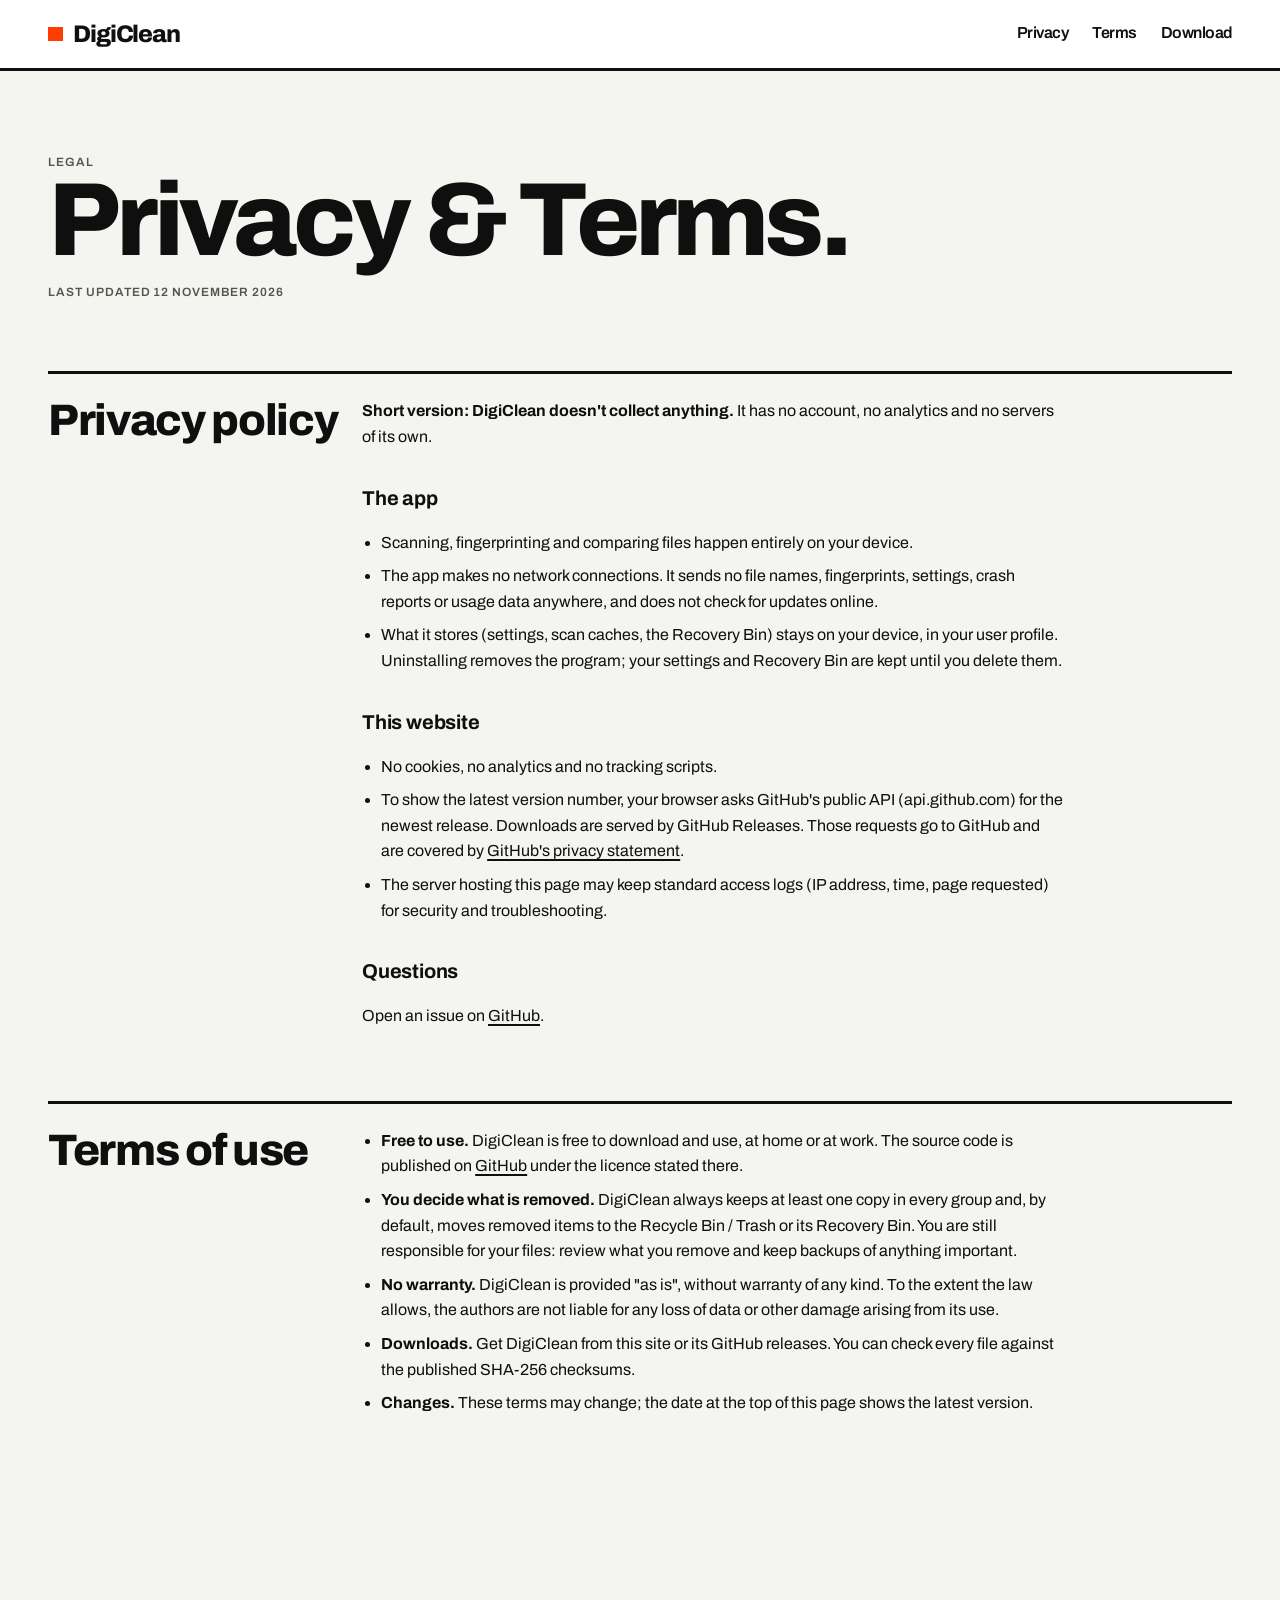
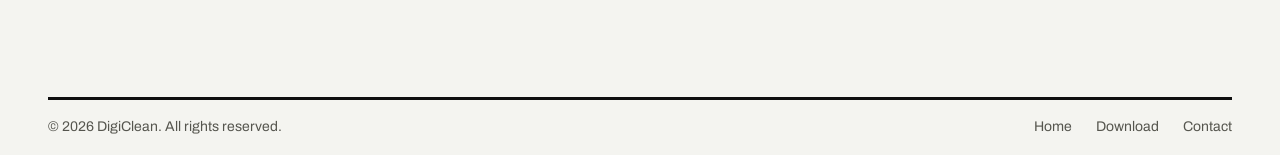
==== website/legal.html @ 70b6adb6 "Typography-Driven redesign: app and website" ====
<!doctype html>
<html lang="en">
<head>
  <meta charset="utf-8">
  <meta name="viewport" content="width=device-width, initial-scale=1, viewport-fit=cover">
  <title>Privacy &amp; Terms — DigiClean</title>
  <meta name="description" content="DigiClean's privacy policy and terms of use. The app runs entirely on your device and makes no network connections.">
  <meta name="theme-color" content="#f4f4f0" media="(prefers-color-scheme: light)">
  <meta name="theme-color" content="#0f0f0f" media="(prefers-color-scheme: dark)">
  <meta name="robots" content="index, follow">
  <link rel="icon" type="image/png" href="assets/favicon.png">
  <link rel="preload" href="assets/fonts/archivo-latin.woff2" as="font" type="font/woff2" crossorigin>
  <link rel="stylesheet" href="assets/site.css">
</head>
<body>
  <script>window.DIGICLEAN_REPO = "__GITHUB_REPOSITORY__";</script>
  <a class="skip" href="#main">Skip to content</a>

  <header class="site-header">
    <div class="wrap nav">
      <a class="logo" href="index.html"><span class="logo-mark" aria-hidden="true"></span>DigiClean</a>
      <nav class="nav-links" aria-label="Main">
        <a href="#privacy">Privacy</a>
        <a href="#terms">Terms</a>
        <a href="index.html#download">Download</a>
      </nav>
    </div>
  </header>

  <main id="main" class="wrap legal">
    <span class="label">Legal</span>
    <h1>Privacy &amp; Terms.</h1>
    <p class="label updated">Last updated 12 November 2026</p>

    <section id="privacy" aria-labelledby="privacy-title">
      <h2 id="privacy-title">Privacy policy</h2>
      <div class="prose">
        <p><strong>Short version: DigiClean doesn't collect anything.</strong> It has no account, no analytics and no servers of its own.</p>

        <h3>The app</h3>
        <ul>
          <li>Scanning, fingerprinting and comparing files happen entirely on your device.</li>
          <li>The app makes no network connections. It sends no file names, fingerprints, settings, crash reports or usage data anywhere, and does not check for updates online.</li>
          <li>What it stores (settings, scan caches, the Recovery Bin) stays on your device, in your user profile. Uninstalling removes the program; your settings and Recovery Bin are kept until you delete them.</li>
        </ul>

        <h3>This website</h3>
        <ul>
          <li>No cookies, no analytics and no tracking scripts.</li>
          <li>To show the latest version number, your browser asks GitHub's public API (api.github.com) for the newest release. Downloads are served by GitHub Releases. Those requests go to GitHub and are covered by <a href="https://docs.github.com/site-policy/privacy-policies/github-general-privacy-statement">GitHub's privacy statement</a>.</li>
          <li>The server hosting this page may keep standard access logs (IP address, time, page requested) for security and troubleshooting.</li>
        </ul>

        <h3>Questions</h3>
        <p>Open an issue on <a data-gh="/issues/new">GitHub</a>.</p>
      </div>
    </section>

    <section id="terms" aria-labelledby="terms-title">
      <h2 id="terms-title">Terms of use</h2>
      <div class="prose">
        <ul>
          <li><strong>Free to use.</strong> DigiClean is free to download and use, at home or at work. The source code is published on <a data-gh="">GitHub</a> under the licence stated there.</li>
          <li><strong>You decide what is removed.</strong> DigiClean always keeps at least one copy in every group and, by default, moves removed items to the Recycle Bin / Trash or its Recovery Bin. You are still responsible for your files: review what you remove and keep backups of anything important.</li>
          <li><strong>No warranty.</strong> DigiClean is provided "as is", without warranty of any kind. To the extent the law allows, the authors are not liable for any loss of data or other damage arising from its use.</li>
          <li><strong>Downloads.</strong> Get DigiClean from this site or its GitHub releases. You can check every file against the published SHA-256 checksums.</li>
          <li><strong>Changes.</strong> These terms may change; the date at the top of this page shows the latest version.</li>
        </ul>
      </div>
    </section>
  </main>

  <footer class="site-footer">
    <div class="wrap">
      <div class="footer-bottom">
        <span>© <span data-year>2026</span> DigiClean. All rights reserved.</span>
        <nav aria-label="Footer">
          <a href="index.html">Home</a>
          <a href="index.html#download">Download</a>
          <a data-gh="/issues/new">Contact</a>
        </nav>
      </div>
    </div>
  </footer>

  <script src="assets/site.js"></script>
</body>
</html>
---- website/assets/site.css ----
/* DigiClean website — "Typography-Driven" design system.
   Oversized, tightly tracked display type is the visual; the only ornaments
   are a 3px rule and one accent colour. No imagery beyond the product
   screenshot, no gradients, no shadows, square corners (pill buttons). */

@font-face {
  /* Free stand-in for Söhne / Neue Haas Grotesk, self-hosted (CSP: font-src 'self').
     Variable weight and width: the width axis drives the kinetic type. */
  font-family: "Archivo";
  src: url("fonts/archivo-latin.woff2") format("woff2");
  font-weight: 100 900;
  font-stretch: 62% 125%;
  font-display: swap;
}

:root {
  /* color */
  --color-bg: #f4f4f0;
  --color-surface: #ffffff;
  --color-surface-strong: #eaeae4;
  --color-border: #0f0f0f;
  --color-text: #0f0f0f;
  --color-text-muted: #55554e;
  --color-primary: #0f0f0f;
  --color-on-primary: #f4f4f0;
  --color-accent: #ff3d00;
  --color-on-accent: #0f0f0f;
  /* radius */
  --radius-sm: 0px;
  --radius-md: 0px;
  --radius-lg: 0px;
  --radius-pill: 999px;
  /* shadow */
  --shadow-sm: none;
  --shadow-md: none;
  --shadow-lg: none;
  /* font */
  --font-sans: "Neue Haas Grotesk", "Archivo", "Helvetica Neue", Arial, sans-serif;
  --font-display: "Söhne", "Neue Haas Grotesk Display", "Archivo", "Helvetica Neue", sans-serif;
  --font-mono: ui-monospace, "Cascadia Mono", Consolas, monospace;
  /* text — exaggerated jumps: type IS the design */
  --text-xs: 0.75rem;
  --text-sm: 0.875rem;
  --text-base: 1rem;
  --text-lg: 1.25rem;
  --text-xl: 1.75rem;
  --text-2xl: 2.75rem;
  --text-3xl: 4.25rem;
  --text-4xl: 6.5rem;
  --text-5xl: 9rem;
  /* space */
  --space-1: 4px;
  --space-2: 8px;
  --space-3: 12px;
  --space-4: 16px;
  --space-6: 24px;
  --space-8: 32px;
  --space-12: 48px;
  --space-16: 64px;
  --space-24: 96px;
  /* ease */
  --ease-standard: cubic-bezier(0.2, 0, 0, 1);
  /* the entire ornament budget */
  --tight-tracking: -0.03em;
  --rule: 3px solid var(--color-border);
  --gutter: clamp(16px, 4vw, 48px);
  --measure: 1280px;
  color-scheme: light;
}

/* Dark: same system inverted — the rule and the accent survive unchanged. */
@media (prefers-color-scheme: dark) {
  :root:not([data-theme="light"]) {
    --color-bg: #0f0f0f;
    --color-surface: #181816;
    --color-surface-strong: #24241f;
    --color-border: #f4f4f0;
    --color-text: #f4f4f0;
    --color-text-muted: #aaaaa0;
    --color-primary: #f4f4f0;
    --color-on-primary: #0f0f0f;
    color-scheme: dark;
  }
}
:root[data-theme="dark"] {
  --color-bg: #0f0f0f;
  --color-surface: #181816;
  --color-surface-strong: #24241f;
  --color-border: #f4f4f0;
  --color-text: #f4f4f0;
  --color-text-muted: #aaaaa0;
  --color-primary: #f4f4f0;
  --color-on-primary: #0f0f0f;
  color-scheme: dark;
}

/* ---------------------------------------------------------------- base */
*, *::before, *::after { box-sizing: border-box; }
html { scroll-behavior: smooth; scroll-padding-top: 88px; -webkit-text-size-adjust: 100%; }
body {
  margin: 0;
  color: var(--color-text);
  background: var(--color-bg);
  font: 400 var(--text-base)/1.6 var(--font-sans);
  -webkit-font-smoothing: antialiased;
  text-rendering: optimizeLegibility;
  overflow-x: clip;
}
img { max-width: 100%; height: auto; display: block; }
svg.i { width: 1.25em; height: 1.25em; flex: none; }
h1, h2, h3 { font-family: var(--font-display); letter-spacing: var(--tight-tracking); margin: 0; text-wrap: balance; }
p { margin: 0; }
a { color: inherit; text-decoration-thickness: 2px; text-underline-offset: 0.2em; }
a, button, summary, .btn { cursor: pointer; transition: all .18s var(--ease-standard); }
a:hover { text-decoration-color: var(--color-accent); }
:focus-visible { outline: 3px solid var(--color-accent); outline-offset: 3px; }
code { font-family: var(--font-mono); font-size: 0.9em; background: var(--color-surface-strong); padding: 0.1em 0.35em; }
.wrap { width: 100%; max-width: calc(var(--measure) + 2 * var(--gutter)); margin-inline: auto; padding-inline: var(--gutter); }
.sr-only { position: absolute; width: 1px; height: 1px; overflow: hidden; clip: rect(0 0 0 0); white-space: nowrap; }
.skip { position: absolute; left: var(--space-4); top: -100px; z-index: 50; background: var(--color-accent); color: var(--color-on-accent); padding: var(--space-2) var(--space-4); font-weight: 700; }
.skip:focus { top: var(--space-4); }

/* label-caps */
.label {
  font: 600 var(--text-xs)/1.2 var(--font-sans);
  letter-spacing: 0.08em; text-transform: uppercase; color: var(--color-text-muted);
}

/* ---------------------------------------------------------------- buttons */
.btn {
  display: inline-flex; align-items: center; justify-content: center; gap: var(--space-3);
  font: 700 var(--text-lg)/1 var(--font-display); letter-spacing: var(--tight-tracking);
  color: var(--color-on-primary); background: var(--color-primary);
  padding: var(--space-4) var(--space-6); border-radius: var(--radius-pill);
  border: 3px solid var(--color-primary); text-decoration: none; white-space: nowrap;
}
.btn:hover { opacity: .82; }
.btn:active { opacity: .65; transform: translateY(1px); }
.btn[disabled] { opacity: .35; cursor: not-allowed; }
.btn--primary { background: var(--color-accent); border-color: var(--color-accent); color: var(--color-on-accent); }
.btn--ghost { background: transparent; color: var(--color-text); border-color: var(--color-border); }
.btn--ghost:hover { opacity: 1; background: var(--color-text); color: var(--color-bg); }
.btn--small { font-size: var(--text-base); padding: var(--space-3) var(--space-4); }
.btn--block { width: 100%; }
.btn .sub { display: block; font: 500 var(--text-xs)/1.2 var(--font-sans); letter-spacing: 0.02em; opacity: .75; margin-top: 4px; }

.badge {
  display: inline-flex; align-items: center; gap: .4em; font: 700 var(--text-xs)/1 var(--font-display);
  letter-spacing: .08em; text-transform: uppercase; padding: .45em 1em; border-radius: 0;
  background: var(--color-text); color: var(--color-bg);
}
.badge--accent { background: var(--color-accent); color: var(--color-on-accent); }

/* ---------------------------------------------------------------- header */
.site-header {
  position: sticky; top: env(safe-area-inset-top, 0px); z-index: 20;
  background: var(--color-surface); border-bottom: var(--rule);
}
.nav { display: flex; align-items: center; gap: var(--space-6); min-height: 68px; font-family: var(--font-display); letter-spacing: var(--tight-tracking); }
.logo { display: inline-flex; align-items: center; gap: 10px; font: 800 1.5rem/1 var(--font-display); letter-spacing: -0.045em; text-decoration: none; }
.logo-mark { width: 0.62em; height: 0.62em; background: var(--color-accent); }
.nav-links { display: flex; gap: var(--space-6); margin-left: auto; }
.nav-links a { font-weight: 600; font-size: var(--text-base); text-decoration: none; padding: var(--space-1) 0; border-bottom: 3px solid transparent; }
.nav-links a:hover { border-bottom-color: var(--color-accent); }
.menu-btn { display: none; margin-left: auto; background: none; border: 3px solid var(--color-border); color: var(--color-text); width: 44px; height: 44px; padding: 0; place-items: center; }
.menu-btn svg { width: 22px; height: 22px; }
.menu-btn:hover { background: var(--color-text); color: var(--color-bg); }
.mobile-menu { border-top: var(--rule); padding-block: var(--space-4) var(--space-6); }
.mobile-menu a { display: block; font: 700 var(--text-xl)/1.3 var(--font-display); letter-spacing: var(--tight-tracking); text-decoration: none; padding: var(--space-2) 0; }
.mobile-menu .btn { margin-top: var(--space-4); }
@media (max-width: 820px) {
  .nav-links, .nav > .btn { display: none; }
  .menu-btn { display: grid; }
}
@media (min-width: 821px) { .mobile-menu { display: none !important; } }

/* ---------------------------------------------------------------- hero */
.hero { padding-block: clamp(40px, 7vw, 96px) clamp(48px, 7vw, 96px); }
.hero-eyebrow { display: flex; flex-wrap: wrap; gap: var(--space-2) var(--space-4); align-items: center; margin-bottom: clamp(20px, 3vw, 36px); }
.hero h1 {
  font-size: clamp(3.75rem, 12.2vw, var(--text-5xl));
  font-weight: 800; line-height: 0.92; letter-spacing: -0.045em;
  font-stretch: 100%;
}
.hero h1 .line { display: block; }
.hero h1 .one { text-decoration: underline; text-decoration-color: var(--color-accent); text-decoration-thickness: 0.09em; text-underline-offset: 0.08em; }
.hero h1 .ghost { color: transparent; -webkit-text-stroke: 0.025em var(--color-text); }
@supports not (-webkit-text-stroke: 1px black) { .hero h1 .ghost { color: var(--color-text-muted); } }
.hero-body {
  display: grid; grid-template-columns: minmax(0, 5fr) minmax(0, 6fr); gap: clamp(32px, 5vw, 80px);
  align-items: center; margin-top: clamp(32px, 4vw, 56px); padding-top: clamp(24px, 3vw, 40px); border-top: var(--rule);
}
.lead { font-size: clamp(1.125rem, 1.6vw, var(--text-lg)); line-height: 1.5; max-width: 34em; }
.cta { display: flex; flex-wrap: wrap; gap: var(--space-3); margin-top: var(--space-8); }
.hero-meta { margin-top: var(--space-6); color: var(--color-text-muted); font-size: var(--text-sm); }
.preview-note { display: none; margin-top: var(--space-3); font-size: var(--text-sm); color: var(--color-accent); font-weight: 600; }
.is-preview .preview-note { display: block; }
@media (max-width: 960px) { .hero-body { grid-template-columns: minmax(0, 1fr); } }
@media (max-width: 560px) {
  .hero h1 { font-stretch: 84%; letter-spacing: -0.035em; }
  .cta .btn { flex: 1 1 100%; }
}

/* Kinetic: the headline settles from wide to normal width once, on load. */
@keyframes settle { from { font-stretch: 125%; letter-spacing: -0.02em; } }
.hero h1 .line { animation: settle 1.1s var(--ease-standard) both; }
.hero h1 .line + .line { animation-delay: .12s; }

/* ---------------------------------------------------------------- the stack
   Abstract 3D visual: four copies of the same photo as typographic sheets.
   The kept one stays on top; the rest sink away and return. */
.stack { perspective: 1500px; perspective-origin: 50% 20%; display: grid; place-items: end center; padding-bottom: 24px; min-height: clamp(330px, 36vw, 470px); }
.stack-plane {
  position: relative; width: min(100%, 460px); height: 84px;
  transform-style: preserve-3d; transform: rotateX(56deg) rotateZ(-28deg);
}
.sheet {
  position: absolute; inset: 0; display: grid; grid-template-columns: 1fr auto; align-content: center; gap: 4px var(--space-4);
  padding: var(--space-2) var(--space-6); background: var(--color-surface); border: var(--rule);
  font-family: var(--font-display); letter-spacing: -0.02em; transform: translateZ(var(--z));
}
.sheet-path { grid-column: 1 / -1; font: 600 var(--text-xs)/1.2 var(--font-sans); letter-spacing: 0.06em; text-transform: uppercase; color: var(--color-text-muted); white-space: nowrap; overflow: hidden; text-overflow: ellipsis; }
.sheet-name { font-weight: 700; font-size: clamp(1.05rem, 2vw, 1.45rem); line-height: 1.1; white-space: nowrap; overflow: hidden; text-overflow: ellipsis; }
.sheet-tag { align-self: center; font: 700 var(--text-xs)/1 var(--font-display); letter-spacing: 0.08em; text-transform: uppercase; padding: .45em .8em; border: 2px solid currentColor; }
.sheet:nth-child(1) { --z: 0px; }
.sheet:nth-child(2) { --z: 78px; }
.sheet:nth-child(3) { --z: 156px; }
.sheet--keep { --z: 234px; background: var(--color-accent); border-color: var(--color-on-accent); color: var(--color-on-accent); }
.sheet--keep .sheet-path { color: inherit; opacity: .78; }
.sheet--keep .sheet-tag { background: var(--color-on-accent); color: var(--color-accent); border-color: var(--color-on-accent); }
@keyframes sink {
  0%, 30% { transform: translateZ(var(--z)); opacity: 1; }
  55%, 75% { transform: translateZ(-60px); opacity: 0; }
  100% { transform: translateZ(var(--z)); opacity: 1; }
}
.sheet:not(.sheet--keep) { animation: sink 7s var(--ease-standard) infinite; }
.sheet:nth-child(2) { animation-delay: .15s; }
.sheet:nth-child(3) { animation-delay: .3s; }
@media (max-width: 560px) {
  .stack-plane { height: 76px; transform: rotateX(56deg) rotateZ(-24deg) scale(.86); }
  .sheet { padding: var(--space-2) var(--space-4); }
}

/* ---------------------------------------------------------------- sections */
.section { padding-block: clamp(64px, 9vw, 128px); }
.section-head {
  display: grid; grid-template-columns: minmax(0, 3fr) minmax(0, 9fr); gap: var(--space-6);
  border-top: var(--rule); padding-top: var(--space-6); margin-bottom: clamp(32px, 5vw, 64px);
}
.section-head h2 { font-size: clamp(2.6rem, 7.4vw, var(--text-4xl)); font-weight: 800; line-height: 0.95; letter-spacing: -0.04em; }
.section-head p { margin-top: var(--space-4); max-width: 38em; color: var(--color-text-muted); font-size: var(--text-lg); line-height: 1.5; }
@media (max-width: 760px) { .section-head { grid-template-columns: minmax(0, 1fr); } }

/* Figure: the one image on the page. */
.figure { margin: 0; border: var(--rule); background: var(--color-surface); }
.figure img { width: 100%; aspect-ratio: 16 / 10; object-fit: cover; }
.figure figcaption { display: flex; flex-wrap: wrap; justify-content: space-between; gap: var(--space-2) var(--space-6); padding: var(--space-3) var(--space-4); border-top: var(--rule); }
.figure figcaption span:last-child { color: var(--color-text); text-transform: none; letter-spacing: 0; font-size: var(--text-sm); font-weight: 500; }

/* Cards (features + scenarios) */
.cards { display: grid; grid-template-columns: repeat(3, minmax(0, 1fr)); gap: var(--space-6); }
@media (max-width: 960px) { .cards { grid-template-columns: minmax(0, 1fr); } }
.card { background: var(--color-surface); border-top: var(--rule); padding: var(--space-6) var(--space-6) var(--space-8); display: flex; flex-direction: column; gap: var(--space-4); }
.card-top { display: flex; align-items: center; justify-content: space-between; }
.card-index { font: 800 var(--text-xl)/1 var(--font-display); letter-spacing: var(--tight-tracking); color: var(--color-accent); }
.card-icon { width: 48px; height: 48px; display: grid; place-items: center; border: var(--rule); }
.card-icon svg { width: 24px; height: 24px; }
.card h3 { font-size: var(--text-2xl); font-weight: 800; line-height: 1; }
.card p { color: var(--color-text-muted); }
.card ul { margin: 0; padding: 0; list-style: none; display: grid; gap: var(--space-2); }
.card li { display: flex; gap: var(--space-2); font-size: var(--text-sm); }
.card li svg { color: var(--color-accent); margin-top: 2px; }

/* Scenarios: pull-quote cards, set in display type. */
.scenario blockquote { margin: 0; font: 700 clamp(1.6rem, 2.6vw, 2.1rem)/1.08 var(--font-display); letter-spacing: var(--tight-tracking); }
.scenario blockquote::before { content: "“"; display: block; font-size: 3em; line-height: .6; color: var(--color-accent); margin-bottom: var(--space-2); }
.scenario .label { margin-top: auto; padding-top: var(--space-4); border-top: 1px solid var(--color-surface-strong); }

/* ---------------------------------------------------------------- pricing */
.tiers { display: grid; grid-template-columns: repeat(3, minmax(0, 1fr)); align-items: stretch; border: var(--rule); }
.tier { display: flex; flex-direction: column; gap: var(--space-4); padding: var(--space-8) var(--space-6); background: var(--color-surface); }
.tier + .tier { border-left: var(--rule); }
.tier h3 { font-size: var(--text-xl); font-weight: 800; }
.price { font: 800 var(--text-4xl)/0.85 var(--font-display); letter-spacing: -0.05em; }
.price small { font-size: var(--text-base); letter-spacing: 0; font-weight: 600; margin-left: var(--space-2); color: var(--color-text-muted); }
.tier p { color: var(--color-text-muted); }
.tier ul { margin: 0; padding: var(--space-4) 0 0; list-style: none; display: grid; gap: var(--space-3); border-top: 1px solid var(--color-surface-strong); }
.tier li { display: flex; gap: var(--space-3); }
.tier li svg { color: var(--color-accent); margin-top: 3px; }
.tier .btn { margin-top: auto; }
.tier--featured { background: var(--color-primary); color: var(--color-on-primary); transform: translateY(-16px); margin-bottom: -16px; outline: 3px solid var(--color-primary); }
.tier--featured p, .tier--featured .price small { color: inherit; opacity: .78; }
.tier--featured ul { border-top-color: color-mix(in srgb, var(--color-on-primary) 22%, transparent); }
.tier--featured .platforms { display: grid; gap: var(--space-2); margin-top: auto; }
.tiers-note { margin-top: var(--space-6); color: var(--color-text-muted); }
@media (max-width: 960px) {
  .tiers { grid-template-columns: minmax(0, 1fr); }
  .tier + .tier { border-left: 0; border-top: var(--rule); }
  .tier--featured { transform: none; margin-bottom: 0; }
}

/* ---------------------------------------------------------------- downloads */
.dl-row {
  display: grid; grid-template-columns: minmax(0, 4fr) minmax(0, 4fr) minmax(0, 4fr); gap: var(--space-6);
  align-items: center; padding: var(--space-6) var(--space-6); border-top: var(--rule);
}
.dl-row:last-of-type { border-bottom: var(--rule); }
.dl-name { display: flex; align-items: center; gap: var(--space-4); font: 800 clamp(2.4rem, 5.2vw, var(--text-3xl))/1 var(--font-display); letter-spacing: -0.045em; }
.dl-name svg { width: 0.6em; height: 0.6em; }
.dl-req { color: var(--color-text-muted); }
.dl-req strong { display: block; color: var(--color-text); font-weight: 600; }
.dl-files { display: flex; flex-direction: column; align-items: flex-start; gap: var(--space-3); }
.dl-alt { display: flex; flex-wrap: wrap; gap: var(--space-2) var(--space-4); font-size: var(--text-sm); font-weight: 600; }
.dl-row .badge { visibility: hidden; }
.dl-row.is-yours { box-shadow: inset 6px 0 0 var(--color-accent); }
.dl-row.is-yours .badge { visibility: visible; }
.dl-meta { display: flex; flex-wrap: wrap; gap: var(--space-2) var(--space-6); margin-top: var(--space-6); font-weight: 600; }
@media (max-width: 860px) { .dl-row { grid-template-columns: minmax(0, 1fr); gap: var(--space-3); } }

/* ---------------------------------------------------------------- FAQ */
.faq { display: grid; }
.faq details { border-top: var(--rule); }
.faq details:last-child { border-bottom: var(--rule); }
.faq summary {
  list-style: none; display: flex; justify-content: space-between; align-items: center; gap: var(--space-6);
  padding-block: var(--space-6); font: 700 clamp(1.25rem, 2.4vw, var(--text-xl))/1.15 var(--font-display); letter-spacing: var(--tight-tracking);
}
.faq summary::-webkit-details-marker { display: none; }
.faq summary::after { content: "+"; font-weight: 400; font-size: 1.5em; line-height: .7; color: var(--color-accent); transition: transform .2s var(--ease-standard); }
.faq details[open] summary::after { transform: rotate(45deg); }
.faq summary:hover { color: var(--color-text-muted); }
.faq details p { max-width: 46em; padding-bottom: var(--space-6); color: var(--color-text-muted); }
.faq details strong { color: var(--color-text); }

/* ---------------------------------------------------------------- final CTA */
.final { background: var(--color-primary); color: var(--color-on-primary); padding-block: clamp(72px, 11vw, 160px); }
.final h2 { font-size: clamp(3.4rem, 12vw, var(--text-5xl)); font-weight: 800; line-height: .9; letter-spacing: -0.05em; }
.final h2 .accent { color: var(--color-accent); }
.final-row { display: flex; flex-wrap: wrap; gap: var(--space-6) var(--space-12); align-items: end; justify-content: space-between; margin-top: var(--space-12); padding-top: var(--space-6); border-top: 3px solid var(--color-on-primary); }
.final p { max-width: 30em; font-size: var(--text-lg); opacity: .82; }
.final .btn--ghost { color: var(--color-on-primary); border-color: var(--color-on-primary); }
.final .btn--ghost:hover { background: var(--color-on-primary); color: var(--color-primary); }

/* ---------------------------------------------------------------- footer */
.site-footer { padding-top: clamp(48px, 7vw, 96px); background: var(--color-bg); }
.footer-grid { display: grid; grid-template-columns: minmax(0, 4fr) repeat(4, minmax(0, 2fr)); gap: var(--space-8) var(--space-6); }
.footer-grid h2 { font: 600 var(--text-xs)/1.2 var(--font-sans); letter-spacing: .08em; text-transform: uppercase; color: var(--color-text-muted); margin-bottom: var(--space-4); }
.footer-grid ul { margin: 0; padding: 0; list-style: none; display: grid; gap: var(--space-2); }
.footer-grid a:not(.logo) { text-decoration: none; font-weight: 500; }
.footer-grid .logo { text-decoration: none; }
.footer-grid a:hover { text-decoration: underline; text-decoration-color: var(--color-accent); }
.footer-about p { color: var(--color-text-muted); margin-top: var(--space-4); max-width: 26em; }
.social { display: flex; gap: var(--space-3); margin-top: var(--space-6); }
.social a { width: 44px; height: 44px; display: grid; place-items: center; border: var(--rule); }
.social a:hover { background: var(--color-text); color: var(--color-bg); }
.social svg { width: 20px; height: 20px; }
.footer-bottom { display: flex; flex-wrap: wrap; justify-content: space-between; gap: var(--space-3) var(--space-6); margin-top: clamp(48px, 6vw, 80px); padding-block: var(--space-4); border-top: var(--rule); font-size: var(--text-sm); color: var(--color-text-muted); }
.footer-bottom nav { display: flex; flex-wrap: wrap; gap: var(--space-2) var(--space-6); }
.footer-bottom a { text-decoration: none; }
.footer-bottom a:hover { color: var(--color-text); }
.wordmark { display: block; font: 800 clamp(3rem, 19vw, 16.5rem)/.78 var(--font-display); letter-spacing: -0.06em; white-space: nowrap; overflow: hidden; padding-top: var(--space-4); margin-left: -0.04em; }
.wordmark span { color: var(--color-accent); }
@media (max-width: 960px) { .footer-grid { grid-template-columns: repeat(2, minmax(0, 1fr)); } .footer-about { grid-column: 1 / -1; } }

/* Kinetic: the footer wordmark widens as it scrolls into view (where supported). */
@supports (animation-timeline: view()) {
  @keyframes widen { from { font-stretch: 62%; } to { font-stretch: 100%; } }
  .wordmark { animation: widen linear both; animation-timeline: view(); animation-range: entry 0% entry 100%; }
}

/* ---------------------------------------------------------------- legal page */
.legal { padding-block: clamp(40px, 6vw, 80px) clamp(64px, 9vw, 120px); }
.legal h1 { font-size: clamp(3rem, 9vw, var(--text-4xl)); font-weight: 800; line-height: .92; letter-spacing: -0.045em; }
.legal .updated { margin-top: var(--space-4); }
.legal section { display: grid; grid-template-columns: minmax(0, 3fr) minmax(0, 9fr); gap: var(--space-6); border-top: var(--rule); padding-top: var(--space-6); margin-top: clamp(40px, 6vw, 72px); }
.legal h2 { font-size: var(--text-2xl); font-weight: 800; line-height: 1; }
.legal .prose { display: grid; gap: var(--space-4); max-width: 44em; }
.legal .prose h3 { font-size: var(--text-lg); letter-spacing: -0.01em; margin-top: var(--space-4); }
.legal .prose ul { margin: 0; padding-left: 1.2em; display: grid; gap: var(--space-2); }
@media (max-width: 760px) { .legal section { grid-template-columns: minmax(0, 1fr); } }

/* ---------------------------------------------------------------- motion */
@media (prefers-reduced-motion: reduce) {
  html { scroll-behavior: auto; }
  *, *::before, *::after { animation: none !important; transition: none !important; }
}
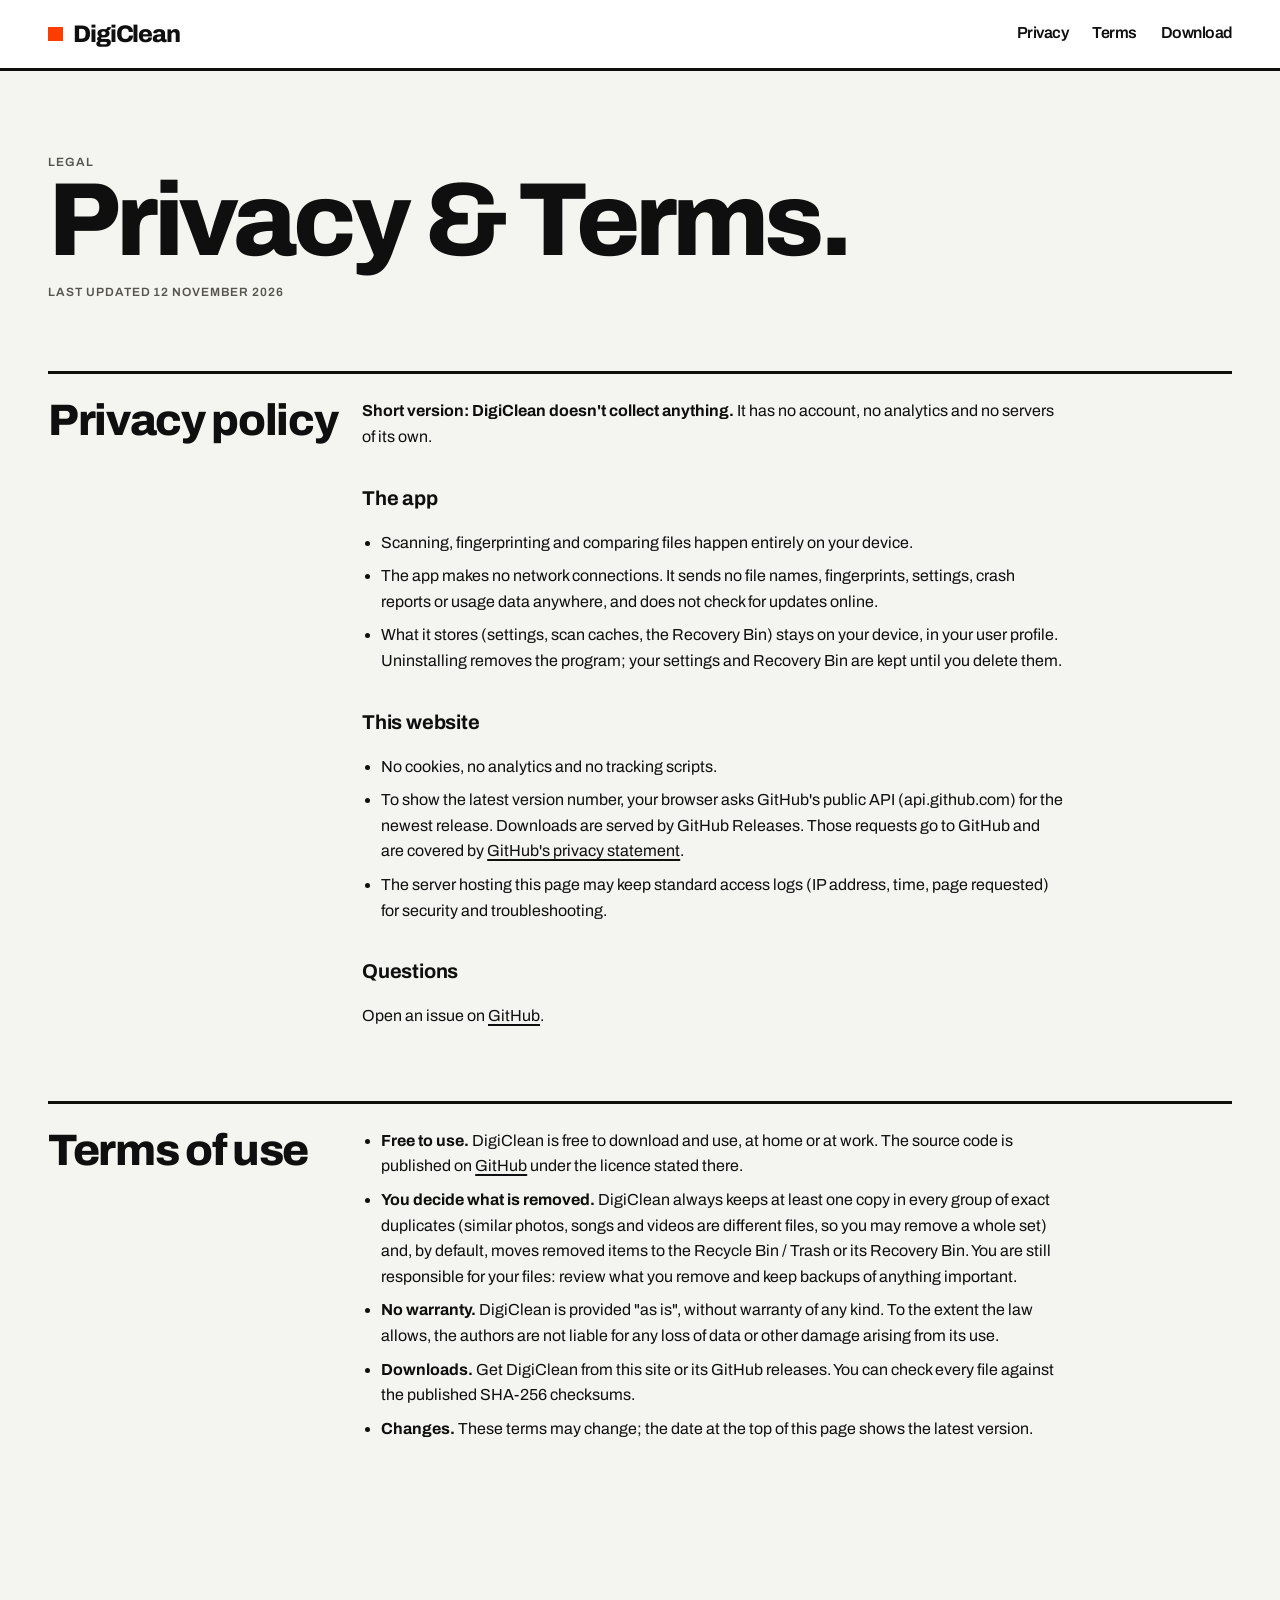
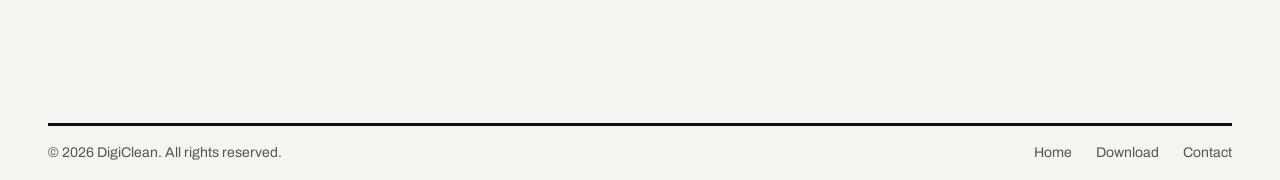
==== commit 61f923e7: "Similar sets: "Remove all" to remove a whole set Similar photos and similar songs/videos are differe" ====
--- a/website/legal.html
+++ b/website/legal.html
@@ -61,7 +61,7 @@
       <div class="prose">
         <ul>
           <li><strong>Free to use.</strong> DigiClean is free to download and use, at home or at work. The source code is published on <a data-gh="">GitHub</a> under the licence stated there.</li>
-          <li><strong>You decide what is removed.</strong> DigiClean always keeps at least one copy in every group and, by default, moves removed items to the Recycle Bin / Trash or its Recovery Bin. You are still responsible for your files: review what you remove and keep backups of anything important.</li>
+          <li><strong>You decide what is removed.</strong> DigiClean always keeps at least one copy in every group of exact duplicates (similar photos, songs and videos are different files, so you may remove a whole set) and, by default, moves removed items to the Recycle Bin / Trash or its Recovery Bin. You are still responsible for your files: review what you remove and keep backups of anything important.</li>
           <li><strong>No warranty.</strong> DigiClean is provided "as is", without warranty of any kind. To the extent the law allows, the authors are not liable for any loss of data or other damage arising from its use.</li>
           <li><strong>Downloads.</strong> Get DigiClean from this site or its GitHub releases. You can check every file against the published SHA-256 checksums.</li>
           <li><strong>Changes.</strong> These terms may change; the date at the top of this page shows the latest version.</li>
